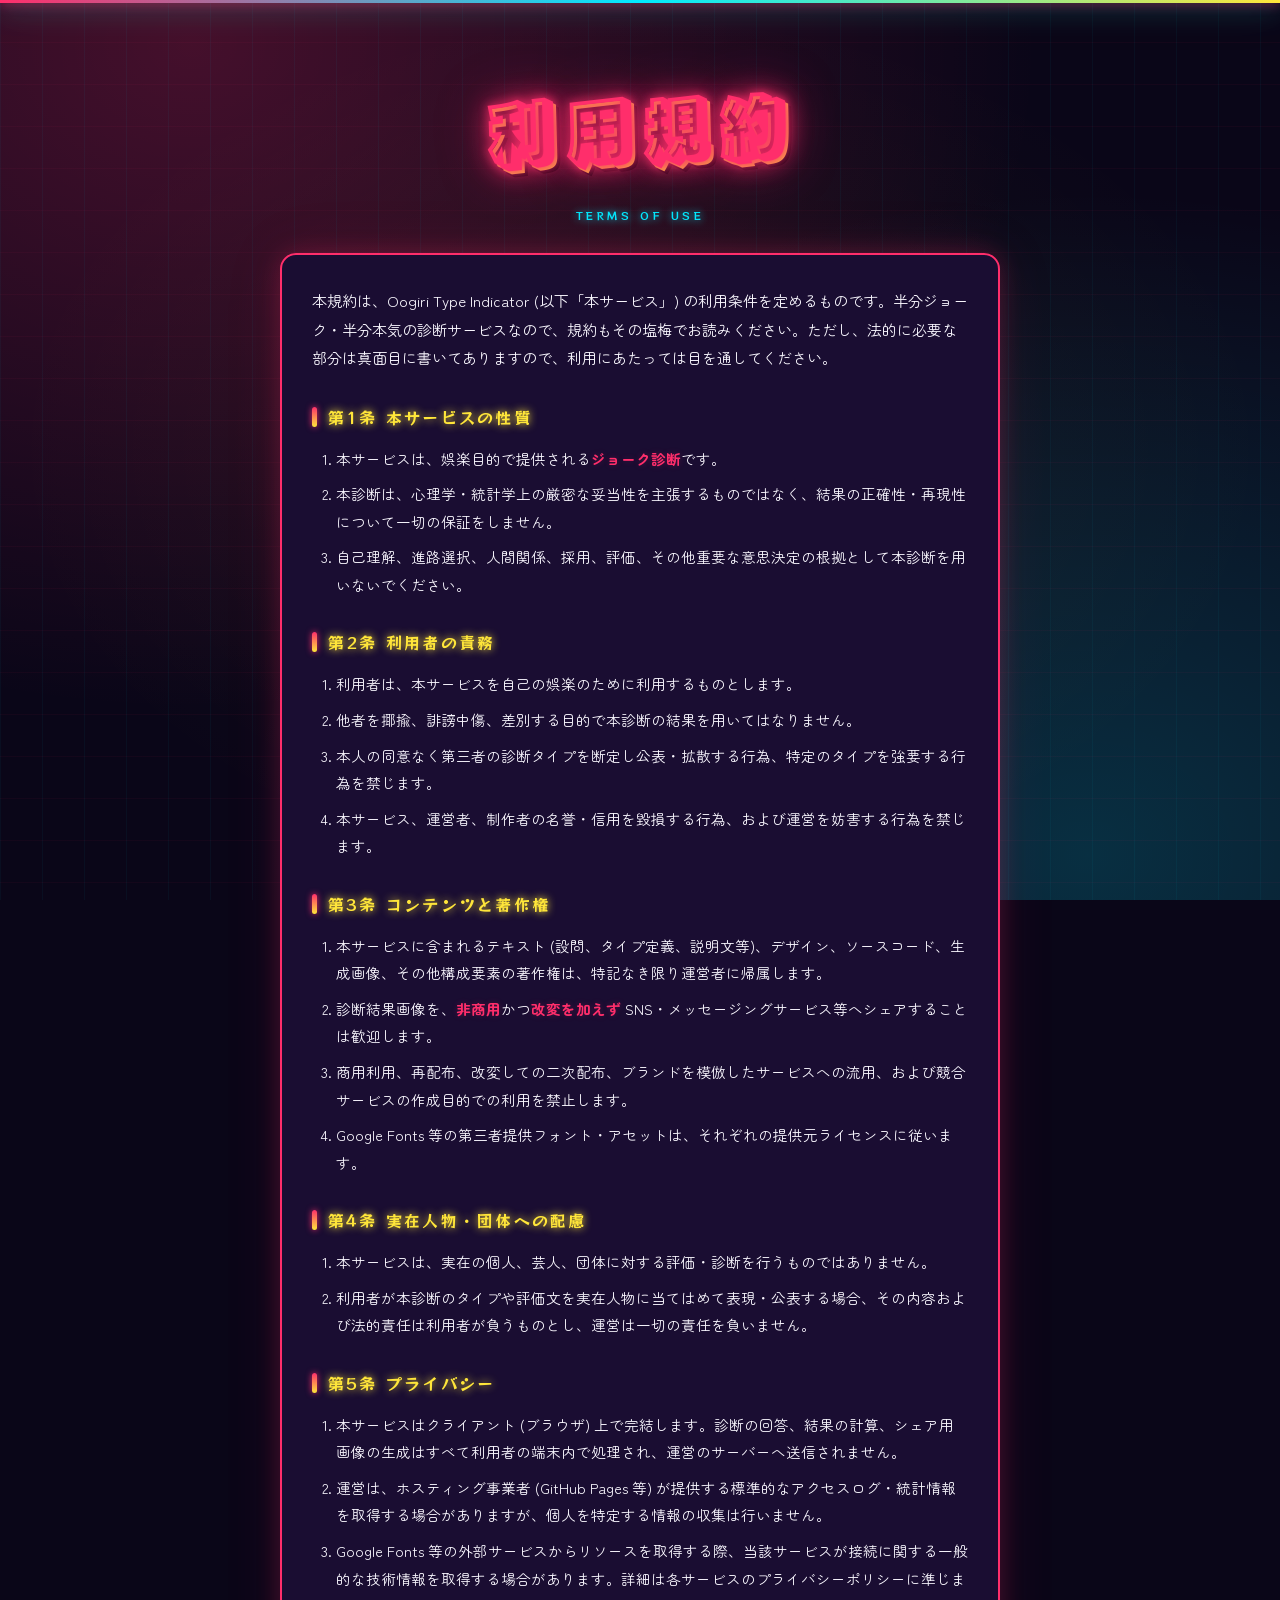
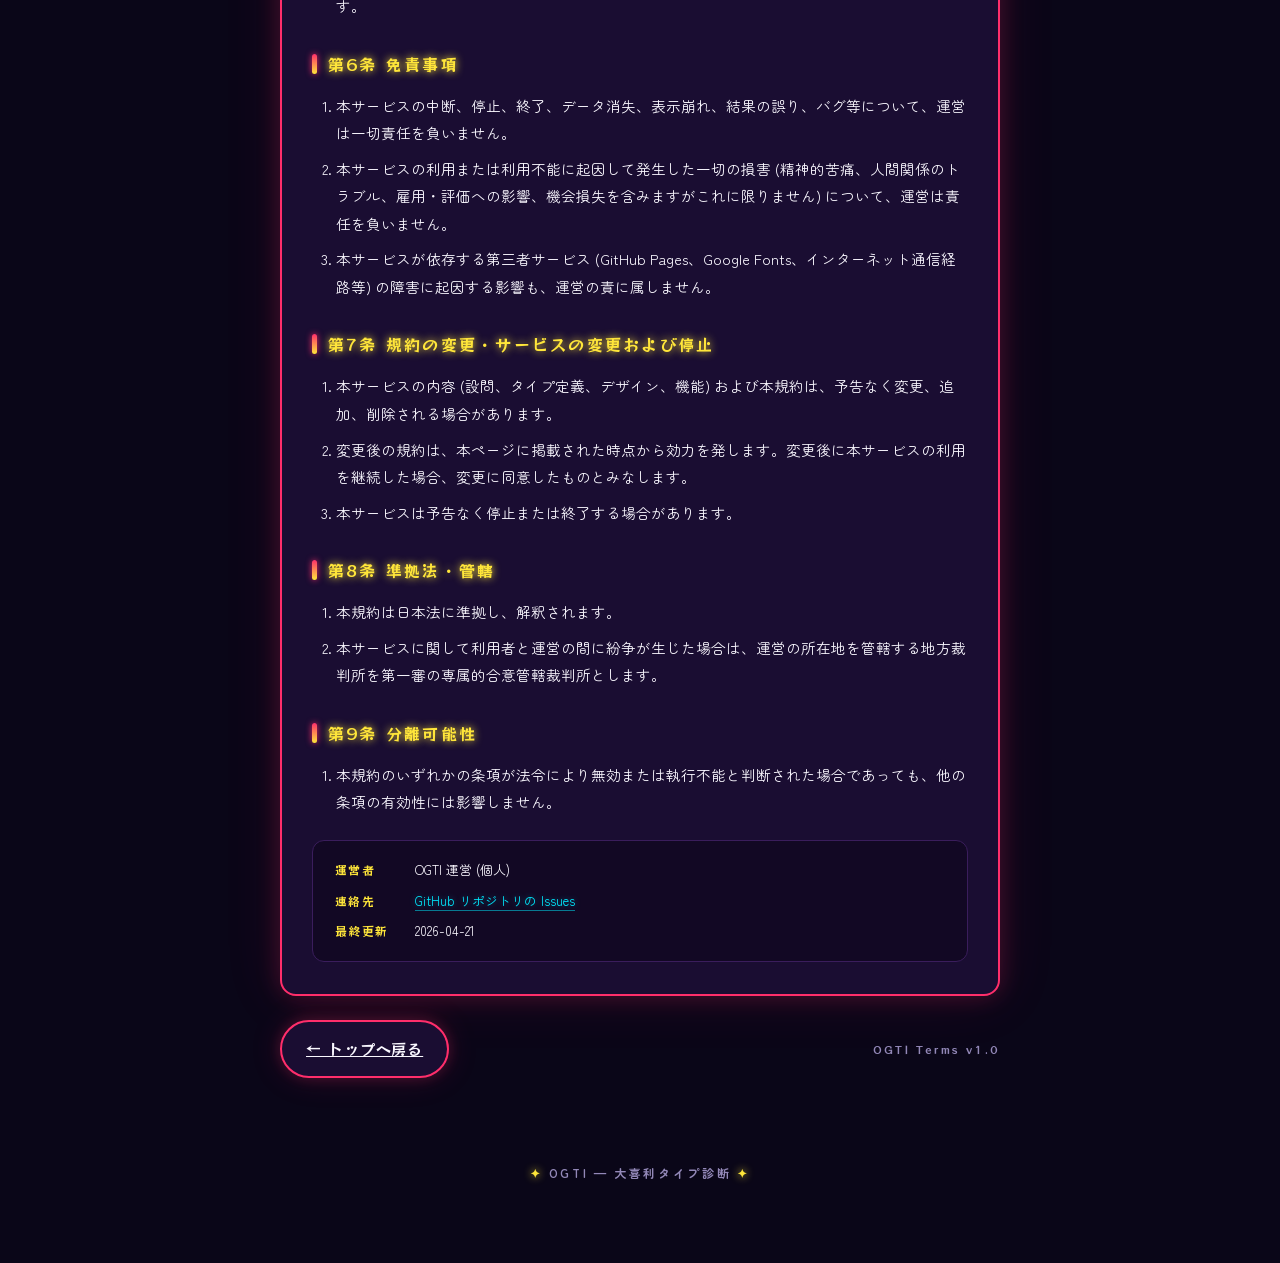
==== terms.html @ d10fc914 "利用規約" ====
<!doctype html>
<html lang="ja">
<head>
  <meta charset="utf-8" />
  <meta name="viewport" content="width=device-width, initial-scale=1" />
  <title>利用規約 — OGTI</title>
  <meta name="description" content="OGTI (Oogiri Type Indicator) の利用規約。娯楽目的のジョーク診断であることと、利用にあたっての条件を記します。" />
  <link rel="preconnect" href="https://fonts.googleapis.com" />
  <link rel="preconnect" href="https://fonts.gstatic.com" crossorigin />
  <link href="https://fonts.googleapis.com/css2?family=Noto+Sans+JP:wght@400;500;700;900&family=Rampart+One&family=RocknRoll+One&family=Zen+Maru+Gothic:wght@400;500;700;900&display=swap" rel="stylesheet" />
  <link rel="stylesheet" href="./styles.css" />
</head>
<body>
  <main class="app app-doc">
    <header class="doc-header">
      <h1 class="doc-title">利用規約</h1>
      <p class="doc-sub">TERMS OF USE</p>
    </header>

    <article class="doc-body">
      <p class="doc-intro">
        本規約は、Oogiri Type Indicator (以下「本サービス」) の利用条件を定めるものです。半分ジョーク・半分本気の診断サービスなので、規約もその塩梅でお読みください。ただし、法的に必要な部分は真面目に書いてありますので、利用にあたっては目を通してください。
      </p>

      <section class="doc-section">
        <h2>第1条 本サービスの性質</h2>
        <ol>
          <li>本サービスは、娯楽目的で提供される<strong>ジョーク診断</strong>です。</li>
          <li>本診断は、心理学・統計学上の厳密な妥当性を主張するものではなく、結果の正確性・再現性について一切の保証をしません。</li>
          <li>自己理解、進路選択、人間関係、採用、評価、その他重要な意思決定の根拠として本診断を用いないでください。</li>
        </ol>
      </section>

      <section class="doc-section">
        <h2>第2条 利用者の責務</h2>
        <ol>
          <li>利用者は、本サービスを自己の娯楽のために利用するものとします。</li>
          <li>他者を揶揄、誹謗中傷、差別する目的で本診断の結果を用いてはなりません。</li>
          <li>本人の同意なく第三者の診断タイプを断定し公表・拡散する行為、特定のタイプを強要する行為を禁じます。</li>
          <li>本サービス、運営者、制作者の名誉・信用を毀損する行為、および運営を妨害する行為を禁じます。</li>
        </ol>
      </section>

      <section class="doc-section">
        <h2>第3条 コンテンツと著作権</h2>
        <ol>
          <li>本サービスに含まれるテキスト (設問、タイプ定義、説明文等)、デザイン、ソースコード、生成画像、その他構成要素の著作権は、特記なき限り運営者に帰属します。</li>
          <li>診断結果画像を、<strong>非商用</strong>かつ<strong>改変を加えず</strong> SNS・メッセージングサービス等へシェアすることは歓迎します。</li>
          <li>商用利用、再配布、改変しての二次配布、ブランドを模倣したサービスへの流用、および競合サービスの作成目的での利用を禁止します。</li>
          <li>Google Fonts 等の第三者提供フォント・アセットは、それぞれの提供元ライセンスに従います。</li>
        </ol>
      </section>

      <section class="doc-section">
        <h2>第4条 実在人物・団体への配慮</h2>
        <ol>
          <li>本サービスは、実在の個人、芸人、団体に対する評価・診断を行うものではありません。</li>
          <li>利用者が本診断のタイプや評価文を実在人物に当てはめて表現・公表する場合、その内容および法的責任は利用者が負うものとし、運営は一切の責任を負いません。</li>
        </ol>
      </section>

      <section class="doc-section">
        <h2>第5条 プライバシー</h2>
        <ol>
          <li>本サービスはクライアント (ブラウザ) 上で完結します。診断の回答、結果の計算、シェア用画像の生成はすべて利用者の端末内で処理され、運営のサーバーへ送信されません。</li>
          <li>運営は、ホスティング事業者 (GitHub Pages 等) が提供する標準的なアクセスログ・統計情報を取得する場合がありますが、個人を特定する情報の収集は行いません。</li>
          <li>Google Fonts 等の外部サービスからリソースを取得する際、当該サービスが接続に関する一般的な技術情報を取得する場合があります。詳細は各サービスのプライバシーポリシーに準じます。</li>
        </ol>
      </section>

      <section class="doc-section">
        <h2>第6条 免責事項</h2>
        <ol>
          <li>本サービスの中断、停止、終了、データ消失、表示崩れ、結果の誤り、バグ等について、運営は一切責任を負いません。</li>
          <li>本サービスの利用または利用不能に起因して発生した一切の損害 (精神的苦痛、人間関係のトラブル、雇用・評価への影響、機会損失を含みますがこれに限りません) について、運営は責任を負いません。</li>
          <li>本サービスが依存する第三者サービス (GitHub Pages、Google Fonts、インターネット通信経路等) の障害に起因する影響も、運営の責に属しません。</li>
        </ol>
      </section>

      <section class="doc-section">
        <h2>第7条 規約の変更・サービスの変更および停止</h2>
        <ol>
          <li>本サービスの内容 (設問、タイプ定義、デザイン、機能) および本規約は、予告なく変更、追加、削除される場合があります。</li>
          <li>変更後の規約は、本ページに掲載された時点から効力を発します。変更後に本サービスの利用を継続した場合、変更に同意したものとみなします。</li>
          <li>本サービスは予告なく停止または終了する場合があります。</li>
        </ol>
      </section>

      <section class="doc-section">
        <h2>第8条 準拠法・管轄</h2>
        <ol>
          <li>本規約は日本法に準拠し、解釈されます。</li>
          <li>本サービスに関して利用者と運営の間に紛争が生じた場合は、運営の所在地を管轄する地方裁判所を第一審の専属的合意管轄裁判所とします。</li>
        </ol>
      </section>

      <section class="doc-section">
        <h2>第9条 分離可能性</h2>
        <ol>
          <li>本規約のいずれかの条項が法令により無効または執行不能と判断された場合であっても、他の条項の有効性には影響しません。</li>
        </ol>
      </section>

      <dl class="doc-meta">
        <div><dt>運営者</dt><dd>OGTI 運営 (個人)</dd></div>
        <div><dt>連絡先</dt><dd><a href="https://github.com/carrot-launcher/ogti/issues" target="_blank" rel="noopener noreferrer">GitHub リポジトリの Issues</a></dd></div>
        <div><dt>最終更新</dt><dd>2026-04-21</dd></div>
      </dl>
    </article>

    <div class="doc-footer">
      <a href="./" class="btn">← トップへ戻る</a>
      <p class="doc-version">OGTI Terms v1.0</p>
    </div>

    <footer class="site-foot">OGTI — 大喜利タイプ診断</footer>
  </main>
</body>
</html>
---- styles.css ----
:root {
  --bg: #0a0618;
  --bg-alt: #140828;
  --panel: #1a0d32;
  --panel-alt: #241248;
  --text: #faf8ff;
  --muted: #9388b8;
  --line: #3a1d5c;
  --accent: #ff2e6b;
  --accent-deep: #c91550;
  --accent-soft: rgba(255, 46, 107, 0.22);
  --gold: #ffe63a;
  --gold-deep: #b89608;
  --ink: #05010f;
  --frame: #ff2e6b;
  --frame-cyan: #00eaff;
  --pop: #ff66b3;
  --pole-left: #ff1a6b;
  --pole-right: #00eaff;
  --pole-A: var(--pole-left);
  --pole-U: var(--pole-left);
  --pole-P: var(--pole-left);
  --pole-T: var(--pole-left);
  --pole-E: var(--pole-right);
  --pole-R: var(--pole-right);
  --pole-I: var(--pole-right);
  --pole-D: var(--pole-right);
  --radius: 16px;
  --radius-lg: 24px;
  --display: 'Rampart One', 'Noto Sans JP', sans-serif;
  --chunky: 'RocknRoll One', 'Noto Sans JP', sans-serif;
  --body: 'Zen Maru Gothic', 'Noto Sans JP', -apple-system, sans-serif;
}

* { box-sizing: border-box; }

html, body {
  margin: 0;
  padding: 0;
  font-family: var(--body);
  color: var(--text);
  line-height: 1.75;
  background:
    radial-gradient(ellipse at 15% 5%, rgba(255, 46, 107, 0.24), transparent 55%),
    radial-gradient(ellipse at 85% 95%, rgba(0, 234, 255, 0.18), transparent 55%),
    radial-gradient(ellipse at 50% 50%, rgba(255, 230, 58, 0.05), transparent 70%),
    var(--bg);
  background-attachment: fixed;
  -webkit-font-smoothing: antialiased;
  position: relative;
  min-height: 100vh; /* fallback for older browsers */
  min-height: 100dvh;
}
body::before {
  content: '';
  position: fixed;
  inset: 0;
  background-image:
    linear-gradient(rgba(255, 46, 107, 0.045) 1px, transparent 1px),
    linear-gradient(90deg, rgba(0, 234, 255, 0.045) 1px, transparent 1px);
  background-size: 42px 42px;
  pointer-events: none;
  z-index: 0;
}
body::after {
  content: '';
  position: fixed;
  top: 0; left: 0; right: 0;
  height: 3px;
  background: linear-gradient(90deg, var(--accent) 0%, var(--pole-right) 50%, var(--gold) 100%);
  pointer-events: none;
  z-index: 100;
  box-shadow:
    0 0 12px var(--accent),
    0 0 28px var(--pole-right),
    0 0 48px rgba(255, 230, 58, 0.4);
}

.app {
  max-width: 720px;
  margin: 0 auto;
  padding: 56px 20px 80px;
  min-height: 100vh; /* fallback */
  min-height: 100dvh;
  position: relative;
  z-index: 1;
  display: flex;
  flex-direction: column;
  justify-content: center;
}

.screen { display: none; }
.screen.active { display: block; animation: slideIn 0.45s cubic-bezier(0.22, 1, 0.36, 1); }
@keyframes slideIn {
  from { opacity: 0; transform: translateY(18px) scale(0.98); }
  to { opacity: 1; transform: translateY(0) scale(1); }
}

/* ---------- Landing ---------- */

.brand {
  text-align: center;
  margin: 12px 0 40px;
  position: relative;
}
.brand-title {
  font-family: var(--display);
  font-weight: 400;
  font-size: clamp(64px, 14vw, 120px);
  letter-spacing: 0.04em;
  line-height: 0.95;
  margin: 0;
  color: var(--accent);
  text-shadow:
    0 0 8px var(--accent),
    0 0 24px var(--accent),
    0 0 48px var(--accent-deep),
    3px 3px 0 var(--gold),
    6px 6px 0 var(--ink);
  transform: rotate(-2deg);
  display: inline-block;
  animation: wobbleIn 0.7s cubic-bezier(0.22, 1.4, 0.36, 1);
}
@keyframes wobbleIn {
  0% { opacity: 0; transform: rotate(-10deg) scale(0.6); }
  60% { transform: rotate(2deg) scale(1.05); }
  100% { opacity: 1; transform: rotate(-2deg) scale(1); }
}
.brand-title .accent {
  color: var(--gold);
  text-shadow:
    0 0 8px var(--gold),
    0 0 24px var(--gold),
    3px 3px 0 var(--accent),
    6px 6px 0 var(--ink);
}
.brand-sub {
  font-family: var(--chunky);
  font-size: 12px;
  color: var(--pole-right);
  letter-spacing: 0.35em;
  margin: 18px 0 0;
  font-weight: 400;
  display: flex;
  align-items: center;
  justify-content: center;
  gap: 14px;
  text-shadow: 0 0 10px var(--pole-right);
}
.brand-sub::before,
.brand-sub::after {
  content: '';
  display: inline-block;
  width: 32px;
  height: 2px;
  background: linear-gradient(90deg, transparent, var(--pole-right), var(--accent));
  box-shadow: 0 0 8px var(--pole-right);
}
.brand-sub::after {
  background: linear-gradient(90deg, var(--accent), var(--pole-right), transparent);
}

.lead {
  background: var(--panel);
  border: 2.5px solid var(--frame);
  border-radius: var(--radius);
  padding: 30px 28px;
  box-shadow:
    0 0 24px var(--accent-soft),
    0 0 60px rgba(255, 46, 107, 0.12),
    4px 4px 0 rgba(255, 46, 107, 0.25);
  margin-bottom: 36px;
  position: relative;
}
.lead::before,
.lead::after {
  content: '';
  position: absolute;
  top: -14px;
  width: 28px; height: 28px;
  border: 2.5px solid var(--frame);
  border-radius: 50%;
  z-index: 2;
}
.lead::before {
  left: 24px;
  background: var(--gold);
  box-shadow: 0 0 12px var(--gold), 0 0 24px rgba(255, 230, 58, 0.5);
}
.lead::after {
  left: 60px;
  background: var(--accent);
  box-shadow: 0 0 12px var(--accent), 0 0 24px rgba(255, 46, 107, 0.5);
}

.lead p { margin: 0 0 14px; font-size: 15px; }
.lead p strong {
  color: var(--accent);
  font-weight: 700;
  text-shadow: 0 0 10px var(--accent-soft);
}
.lead p:last-child { margin-bottom: 0; }

.axes-heading {
  display: flex;
  align-items: center;
  justify-content: center;
  gap: 14px;
  margin: 26px 0 14px;
  font-family: var(--chunky);
  font-size: 13px;
  letter-spacing: 0.22em;
  color: var(--gold);
  text-shadow: 0 0 8px var(--gold), 0 0 18px rgba(255, 230, 58, 0.3);
}
.axes-heading::before,
.axes-heading::after {
  content: '';
  flex: 1;
  height: 1px;
  max-width: 72px;
  background: linear-gradient(90deg, transparent, var(--gold), transparent);
  box-shadow: 0 0 6px var(--gold);
}

.axes-intro {
  list-style: none;
  padding: 0;
  margin: 0;
  display: grid;
  gap: 20px;
}
.axes-intro li {
  display: grid;
  grid-template-columns: minmax(0, 1fr) auto minmax(0, 1fr);
  align-items: center;
  gap: 0 clamp(6px, 1.1vw, 8px);
  padding: 0;
  background: transparent;
  border: none;
  font-size: 14px;
  position: relative;
}
.axes-intro li > span[data-pole] {
  display: grid;
  grid-template-columns: 1fr 1fr;
  align-items: center;
  gap: clamp(6px, 1.1vw, 8px);
  background: color-mix(in srgb, var(--pole-color) 18%, var(--panel));
  border: 2px solid var(--pole-color);
  border-radius: 10px;
  padding: clamp(8px, 1.5vw, 12px) clamp(10px, 2vw, 16px);
  font-family: var(--chunky);
  color: var(--pole-color);
  font-weight: 400;
  font-size: clamp(12px, 2.2vw, 17px);
  width: 100%;
  box-shadow:
    0 0 14px color-mix(in srgb, var(--pole-color) 50%, transparent),
    inset 0 0 20px color-mix(in srgb, var(--pole-color) 12%, transparent);
  letter-spacing: 0.02em;
  white-space: nowrap;
  text-shadow: 0 0 10px color-mix(in srgb, var(--pole-color) 60%, transparent);
}
.axes-intro li > span[data-pole] .pole-name {
  justify-self: start;
}
.axes-intro li > span[data-pole="A"] { --pole-color: var(--pole-A); }
.axes-intro li > span[data-pole="E"] { --pole-color: var(--pole-E); }
.axes-intro li > span[data-pole="U"] { --pole-color: var(--pole-U); }
.axes-intro li > span[data-pole="R"] { --pole-color: var(--pole-R); }
.axes-intro li > span[data-pole="P"] { --pole-color: var(--pole-P); }
.axes-intro li > span[data-pole="I"] { --pole-color: var(--pole-I); }
.axes-intro li > span[data-pole="T"] { --pole-color: var(--pole-T); }
.axes-intro li > span[data-pole="D"] { --pole-color: var(--pole-D); }
.axes-intro li > span[data-pole] small {
  color: var(--pole-color);
  opacity: 0.95;
  justify-self: end;
  align-self: end;
  padding-bottom: 3px;
  font-size: clamp(13px, 2.4vw, 18px);
  text-shadow: 0 0 8px color-mix(in srgb, var(--pole-color) 50%, transparent);
}
.init {
  font-family: var(--display);
  font-size: clamp(18px, 3.4vw, 34px);
  line-height: 1;
  padding: 0 2px 1px 0;
  margin-right: -1px;
  letter-spacing: 0.02em;
  vertical-align: -2px;
}
.pole-name { line-height: 1; }
.axes-intro small {
  font-family: var(--body);
  font-weight: 700;
  color: var(--muted);
  font-size: clamp(13px, 1.9vw, 14px);
  letter-spacing: 0;
  margin: 0;
}
.axes-intro .vs {
  display: inline-flex;
  align-items: center;
  justify-content: center;
  gap: clamp(4px, 1.3vw, 10px);
  padding: clamp(6px, 1.2vw, 9px) clamp(14px, 3.2vw, 24px) clamp(5px, 1vw, 8px);
  min-width: clamp(80px, 24vw, 180px);
  background:
    linear-gradient(180deg,
      rgba(52, 28, 96, 0.92) 0%,
      rgba(26, 13, 50, 0.96) 50%,
      rgba(52, 28, 96, 0.92) 100%);
  color: var(--gold);
  justify-self: center;
  align-self: center;
  clip-path: polygon(
    0% 50%,
    14px 0%,
    calc(100% - 14px) 0%,
    100% 50%,
    calc(100% - 14px) 100%,
    14px 100%
  );
  filter:
    drop-shadow(0 0 4px var(--gold))
    drop-shadow(0 0 14px var(--gold))
    drop-shadow(0 0 32px rgba(255, 230, 58, 0.55))
    drop-shadow(0 0 60px rgba(255, 230, 58, 0.22));
  position: relative;
  z-index: 2;
  margin: 0;
  text-shadow:
    0 0 6px var(--gold),
    0 0 14px var(--gold),
    0 0 28px rgba(255, 230, 58, 0.55);
}
.axes-intro .vs strong {
  font-family: var(--display);
  font-weight: 400;
  font-size: clamp(11px, 2vw, 15px);
  letter-spacing: clamp(0.08em, 0.2vw, 0.14em);
  line-height: 1;
  display: inline-block;
}
.axes-intro .vs small {
  font-family: var(--chunky);
  font-weight: 400;
  font-size: clamp(10px, 1.6vw, 12px);
  color: #fff;
  letter-spacing: clamp(0.04em, 0.16vw, 0.12em);
  margin: 0;
  line-height: 1;
  display: inline-block;
  padding-top: 1px;
  text-shadow: 0 0 6px rgba(255, 255, 255, 0.6);
}
.axes-intro .vs::before,
.axes-intro .vs::after { display: none; }

/* ---------- Buttons ---------- */

.btn {
  appearance: none;
  border: 2.5px solid var(--frame);
  background: var(--panel);
  color: var(--text);
  padding: 14px 24px;
  border-radius: 999px;
  font-size: 15px;
  font-weight: 400;
  font-family: var(--chunky);
  letter-spacing: 0.06em;
  cursor: pointer;
  box-shadow:
    0 0 14px var(--accent-soft),
    0 0 32px rgba(255, 46, 107, 0.15);
  transition: transform 0.12s ease, box-shadow 0.12s ease, background 0.15s ease, border-color 0.15s ease;
}
.btn:hover {
  background: var(--panel-alt);
  transform: translate(-1px, -1px);
  box-shadow:
    0 0 20px var(--accent),
    0 0 44px rgba(255, 46, 107, 0.35);
}
.btn:active {
  transform: translate(1px, 1px);
  box-shadow: 0 0 6px var(--accent);
}
.btn:disabled {
  opacity: 0.3;
  cursor: not-allowed;
  transform: none;
  box-shadow: 0 0 6px rgba(255, 46, 107, 0.2);
}

.btn-primary {
  background: var(--accent);
  color: #fff;
  border-color: var(--gold);
  padding: 18px 40px;
  font-size: 17px;
  letter-spacing: 0.14em;
  text-shadow: 0 0 10px #fff, 0 0 20px var(--gold);
  box-shadow:
    0 0 20px var(--accent),
    0 0 48px rgba(255, 46, 107, 0.55),
    inset 0 0 20px rgba(255, 230, 58, 0.15);
}
.btn-primary:hover {
  background: #ff4080;
  box-shadow:
    0 0 28px var(--accent),
    0 0 64px rgba(255, 46, 107, 0.7),
    inset 0 0 24px rgba(255, 230, 58, 0.22);
}

.btn-row {
  display: flex;
  gap: 18px;
  justify-content: center;
  margin-top: 36px;
  flex-wrap: wrap;
}

/* ---------- Quiz ---------- */

.progress {
  display: flex;
  align-items: center;
  gap: 16px;
  margin-bottom: 28px;
}
#progress-text {
  font-family: var(--chunky);
  font-size: 18px;
  color: var(--gold);
  letter-spacing: 0.08em;
  white-space: nowrap;
  text-shadow: 0 0 10px var(--gold);
}
.progress-track {
  flex: 1;
  height: 12px;
  background: var(--panel);
  border: 2px solid var(--frame);
  border-radius: 99px;
  overflow: hidden;
  box-shadow:
    0 0 12px var(--accent-soft),
    inset 0 0 8px rgba(0, 0, 0, 0.4);
}
.progress-fill {
  height: 100%;
  background: linear-gradient(90deg, var(--gold), var(--accent) 55%, var(--pole-right));
  transition: width 0.5s cubic-bezier(0.22, 1, 0.36, 1);
  box-shadow:
    0 0 14px var(--accent),
    0 0 28px rgba(255, 46, 107, 0.5);
}

.question {
  background: var(--panel);
  border: 2.5px solid var(--frame);
  border-radius: var(--radius);
  padding: 40px 30px 32px;
  box-shadow:
    0 0 24px var(--accent-soft),
    0 0 60px rgba(255, 46, 107, 0.10);
  margin-bottom: 28px;
  position: relative;
}
.question::before {
  content: 'お題';
  position: absolute;
  top: -16px; left: 28px;
  background: var(--ink);
  color: var(--gold);
  font-family: var(--chunky);
  padding: 5px 16px;
  border-radius: 99px;
  font-size: 12px;
  letter-spacing: 0.2em;
  border: 1.5px solid var(--gold);
  box-shadow: 0 0 14px var(--gold), 0 0 28px rgba(255, 230, 58, 0.4);
  text-shadow: 0 0 8px var(--gold);
}
.question-prompt {
  font-family: var(--chunky);
  font-size: 19px;
  font-weight: 400;
  line-height: 1.75;
  margin: 0 0 28px;
  color: var(--text);
}

.choices { display: grid; gap: 26px; }

.choice-pair {
  display: grid;
  grid-template-columns: 1fr 1fr;
  gap: 16px;
}
.choice-display {
  background: var(--panel-alt);
  border: 2px solid var(--frame);
  border-radius: 14px;
  padding: 18px 18px;
  display: flex;
  gap: 12px;
  align-items: flex-start;
  font-size: 15px;
  line-height: 1.7;
  color: var(--text);
  box-shadow: 0 0 16px var(--accent-soft);
  position: relative;
}
.choice-display.choice-a {
  transform: rotate(-0.6deg);
  border-color: var(--accent);
  box-shadow: 0 0 16px rgba(255, 46, 107, 0.28);
}
.choice-display.choice-b {
  transform: rotate(0.6deg);
  border-color: var(--pole-right);
  box-shadow: 0 0 16px rgba(0, 234, 255, 0.28);
}
.choice-display .choice-label {
  flex: 0 0 auto;
  width: 34px;
  height: 34px;
  border-radius: 50%;
  background: var(--ink);
  color: var(--gold);
  display: inline-flex;
  align-items: center;
  justify-content: center;
  font-family: var(--display);
  font-size: 16px;
  border: 2px solid var(--accent);
  box-shadow: 0 0 12px var(--accent), inset 0 0 8px rgba(255, 230, 58, 0.3);
  text-shadow: 0 0 8px var(--gold);
}
.choice-display.choice-b .choice-label {
  background: var(--ink);
  color: var(--pole-right);
  border-color: var(--pole-right);
  box-shadow: 0 0 12px var(--pole-right), inset 0 0 8px rgba(0, 234, 255, 0.3);
  text-shadow: 0 0 8px var(--pole-right);
}
.choice-display .choice-text { flex: 1; font-weight: 500; }

.likert-caption {
  display: flex;
  justify-content: space-between;
  font-family: var(--chunky);
  font-size: 12px;
  color: var(--text);
  letter-spacing: 0.14em;
  margin-top: 14px;
  padding: 0 4px;
}
.likert-caption span:first-child::before {
  content: '◀ ';
  color: var(--accent);
  text-shadow: 0 0 6px var(--accent);
}
.likert-caption span:last-child::after {
  content: ' ▶';
  color: var(--pole-right);
  text-shadow: 0 0 6px var(--pole-right);
}
.likert-buttons {
  display: grid;
  grid-template-columns: repeat(6, 1fr);
  gap: 8px;
}
.likert-btn {
  appearance: none;
  background: var(--panel);
  border: 2px solid var(--line);
  border-radius: 12px;
  padding: 13px 4px 11px;
  font-family: var(--chunky);
  font-size: 11px;
  color: var(--muted);
  cursor: pointer;
  display: flex;
  flex-direction: column;
  align-items: center;
  justify-content: flex-end;
  gap: 8px;
  letter-spacing: 0.04em;
  box-shadow: 0 0 6px rgba(0, 0, 0, 0.4);
  transition: transform 0.12s ease, box-shadow 0.12s ease, background 0.15s ease, color 0.15s ease, border-color 0.15s ease;
}
.likert-btn .likert-dot {
  display: inline-block;
  width: 12px;
  height: 12px;
  border-radius: 50%;
  background: var(--line);
  border: 2px solid var(--muted);
  transition: background 0.15s ease, border-color 0.15s ease, box-shadow 0.15s ease;
}
.likert-btn[data-value="-1.9"] .likert-dot,
.likert-btn[data-value="1.9"] .likert-dot {
  width: 16px;
  height: 16px;
}
.likert-btn[data-value="-2.9"] .likert-dot,
.likert-btn[data-value="2.9"] .likert-dot {
  width: 20px;
  height: 20px;
}
.likert-btn.is-hover,
.likert-btn:focus-visible {
  background: var(--panel-alt);
  color: var(--text);
  border-color: var(--gold);
  transform: translate(-1px, -1px);
  box-shadow: 0 0 14px var(--gold), 0 0 28px rgba(255, 230, 58, 0.3);
  outline: none;
}
.likert-btn.is-hover .likert-dot,
.likert-btn:focus-visible .likert-dot {
  background: var(--gold);
  border-color: var(--gold);
  box-shadow: 0 0 8px var(--gold);
}
.likert-btn:active {
  transform: translate(1px, 1px);
  box-shadow: 0 0 6px var(--gold);
}
/* 選択時の色は極 (A=赤/B=青)、濃度は強度 (強3ほど濃く) */
.likert-btn { --selection-color: var(--accent); --selection-alpha: 100%; }
.likert-btn.likert-a { --selection-color: var(--pole-left); }
.likert-btn.likert-b { --selection-color: var(--pole-right); }
.likert-btn[data-value="-0.9"],
.likert-btn[data-value="0.9"]  { --selection-alpha: 55%; }
.likert-btn[data-value="-1.9"],
.likert-btn[data-value="1.9"]  { --selection-alpha: 78%; }
.likert-btn[data-value="-2.9"],
.likert-btn[data-value="2.9"]  { --selection-alpha: 100%; }

.likert-btn.selected {
  background: color-mix(in srgb, var(--selection-color) var(--selection-alpha), var(--panel));
  color: #fff;
  border-color: var(--gold);
  text-shadow: 0 0 6px #fff;
  box-shadow:
    0 0 18px var(--selection-color),
    0 0 36px color-mix(in srgb, var(--selection-color) 45%, transparent);
}
.likert-btn.selected .likert-dot {
  background: var(--gold);
  border-color: #fff;
  box-shadow: 0 0 8px var(--gold);
}

.quiz-nav {
  display: flex;
  justify-content: flex-start;
  margin-top: 4px;
}

/* ---------- Result ---------- */

.result-card {
  --group-color: var(--accent);
  --group-color-deep: var(--accent-deep);
  background:
    repeating-linear-gradient(45deg, transparent 0 22px, rgba(255, 255, 255, 0.03) 22px 44px),
    var(--panel);
  border: 3px solid var(--group-color);
  border-radius: var(--radius-lg);
  padding: 52px 28px 40px;
  box-shadow:
    0 0 32px var(--group-color),
    0 0 72px color-mix(in srgb, var(--group-color) 40%, transparent),
    0 0 140px color-mix(in srgb, var(--group-color) 20%, transparent);
  text-align: center;
  margin-bottom: 36px;
  position: relative;
  overflow: hidden;
}
.result-card[data-group="AU"] { --group-color: #ff2e8c; --group-color-deep: #c01860; }
.result-card[data-group="AR"] { --group-color: #ff7a1a; --group-color-deep: #c95200; }
.result-card[data-group="EU"] { --group-color: #a44dff; --group-color-deep: #6a1fb8; }
.result-card[data-group="ER"] { --group-color: #00c8ff; --group-color-deep: #008fb8; }

.type-watermark {
  position: absolute;
  top: 50%;
  left: 50%;
  transform: translate(-50%, -59%);
  font-family: var(--display);
  font-size: clamp(340px, 54vw, 560px);
  line-height: 0.85;
  color: var(--group-color);
  opacity: 0.14;
  pointer-events: none;
  z-index: 0;
  text-shadow: 0 0 60px var(--group-color);
  user-select: none;
}
.type-symbol {
  position: absolute;
  top: 18px;
  right: 18px;
  width: 76px;
  height: 76px;
  border: 3px double var(--group-color);
  color: var(--group-color);
  background: color-mix(in srgb, var(--group-color) 12%, var(--panel));
  border-radius: 50%;
  display: flex;
  align-items: center;
  justify-content: center;
  font-family: var(--display);
  font-size: 38px;
  transform: rotate(-10deg);
  letter-spacing: 0;
  box-shadow:
    0 0 18px var(--group-color),
    inset 0 0 12px color-mix(in srgb, var(--group-color) 30%, transparent);
  text-shadow: 0 0 12px var(--group-color);
  z-index: 2;
}
.result-card > p,
.result-card > h2 {
  position: relative;
  z-index: 1;
}
.result-code {
  font-family: var(--display);
  font-size: clamp(84px, 18vw, 148px);
  font-weight: 400;
  letter-spacing: 0.06em;
  color: var(--group-color, var(--accent));
  margin: 0 0 10px;
  line-height: 0.95;
  text-shadow:
    0 0 10px var(--group-color, var(--accent)),
    0 0 28px var(--group-color, var(--accent)),
    0 0 56px var(--group-color, var(--accent)),
    4px 4px 0 var(--gold),
    8px 8px 0 var(--ink);
  animation: popIn 0.9s cubic-bezier(0.22, 1.6, 0.36, 1);
}
@keyframes popIn {
  0% { opacity: 0; transform: scale(0.3) rotate(-10deg); }
  60% { transform: scale(1.1) rotate(3deg); }
  100% { opacity: 1; transform: scale(1) rotate(0); }
}
.result-name {
  font-family: var(--chunky);
  font-size: 34px;
  font-weight: 400;
  margin: 18px 0 10px;
  color: var(--gold);
  letter-spacing: 0.04em;
  text-shadow: 0 0 12px var(--gold), 0 0 24px rgba(255, 230, 58, 0.4);
}
.result-group {
  display: flex;
  flex-direction: column;
  gap: 6px;
  align-items: center;
  font-family: var(--chunky);
  font-size: 13px;
  letter-spacing: 0.22em;
  margin: 10px 0 4px;
  position: relative;
  z-index: 1;
}
.result-group .group-line {
  display: inline-flex;
  align-items: center;
  gap: 14px;
}
.result-group .group-deriv {
  font-family: var(--display);
  color: var(--gold);
  font-size: 13px;
  letter-spacing: 0.08em;
  text-shadow: 0 0 8px var(--gold);
  opacity: 0.9;
}
.result-group .group-deriv .op {
  color: var(--muted);
  padding: 0 2px;
  font-size: 11px;
  opacity: 0.7;
  text-shadow: none;
}
.result-group .group-line.primary .group-name {
  color: var(--group-color, var(--accent));
  text-shadow: 0 0 12px var(--group-color, var(--accent));
}
.result-group .group-line.secondary .group-name {
  color: var(--text);
  opacity: 0.72;
  font-size: 12px;
  text-shadow: 0 0 6px rgba(255, 255, 255, 0.4);
}
.result-tagline {
  font-size: 15px;
  color: var(--muted);
  margin: 0;
  font-weight: 500;
  line-height: 1.8;
  max-width: 480px;
  margin-left: auto;
  margin-right: auto;
  position: relative;
  z-index: 1;
}

.result-section {
  background: var(--panel);
  border: 2px solid var(--frame);
  border-radius: var(--radius);
  padding: 26px 28px;
  margin-bottom: 20px;
  box-shadow: 0 0 18px var(--accent-soft);
}
.result-section h3 {
  font-family: var(--chunky);
  font-size: 16px;
  letter-spacing: 0.1em;
  color: var(--gold);
  margin: 0 0 16px;
  font-weight: 400;
  padding-left: 18px;
  position: relative;
  text-shadow: 0 0 8px var(--gold);
}
.result-section h3::before {
  content: '';
  position: absolute;
  left: 0; top: 3px; bottom: 3px;
  width: 7px;
  background: linear-gradient(var(--accent), var(--gold));
  border-radius: 99px;
  box-shadow: 0 0 8px var(--accent);
}
.result-section p { margin: 0; font-size: 15px; line-height: 1.95; color: var(--text); }

.axis-row { margin-bottom: 28px; }
.axis-row:last-child { margin-bottom: 0; }
.axis-title {
  display: inline-flex;
  align-items: center;
  gap: clamp(5px, 1vw, 8px);
  font-family: var(--chunky);
  font-size: clamp(10px, 1.6vw, 12px);
  letter-spacing: clamp(0.08em, 0.22vw, 0.16em);
  color: var(--gold);
  opacity: 0.9;
  white-space: nowrap;
}
.axis-title strong {
  font-family: var(--display);
  font-size: clamp(11px, 2vw, 15px);
  letter-spacing: clamp(0.06em, 0.15vw, 0.1em);
  color: var(--gold);
  text-shadow: 0 0 10px var(--gold), 0 0 22px rgba(255, 230, 58, 0.35);
}
.axis-row[data-winner="A"] { --pole-color: var(--pole-A); }
.axis-row[data-winner="E"] { --pole-color: var(--pole-E); }
.axis-row[data-winner="U"] { --pole-color: var(--pole-U); }
.axis-row[data-winner="R"] { --pole-color: var(--pole-R); }
.axis-row[data-winner="P"] { --pole-color: var(--pole-P); }
.axis-row[data-winner="I"] { --pole-color: var(--pole-I); }
.axis-row[data-winner="T"] { --pole-color: var(--pole-T); }
.axis-row[data-winner="D"] { --pole-color: var(--pole-D); }
.axis-labels {
  display: grid;
  grid-template-columns: minmax(0, 1fr) auto minmax(0, 1fr);
  align-items: center;
  gap: 0 clamp(6px, 1.2vw, 10px);
  font-size: 13px;
  color: var(--muted);
  margin-bottom: 10px;
  font-weight: 600;
}
.axis-pole {
  display: inline-flex;
  align-items: center;
  gap: clamp(4px, 0.8vw, 6px);
  font-family: var(--chunky);
  font-size: clamp(12px, 2.2vw, 17px);
  font-weight: 400;
  white-space: nowrap;
}
.axis-labels > .axis-pole:first-child { justify-self: start; }
.axis-labels > .axis-title { justify-self: center; }
.axis-labels > .axis-pole:last-child { justify-self: end; }
.axis-labels small {
  font-family: var(--body);
  font-size: clamp(13px, 2.4vw, 18px);
  font-weight: 700;
  color: var(--muted);
  letter-spacing: 0;
  margin: 0;
}
.axis-pole.picked {
  color: var(--pole-color, var(--accent));
  text-shadow: 0 0 10px color-mix(in srgb, var(--pole-color, var(--accent)) 60%, transparent);
}
.axis-pole.picked small {
  color: var(--pole-color, var(--accent));
  opacity: 0.9;
}
.axis-bar {
  height: 14px;
  background: var(--ink);
  border: 2px solid var(--frame);
  border-radius: 99px;
  position: relative;
  overflow: hidden;
  box-shadow: inset 0 0 8px rgba(0, 0, 0, 0.6), 0 0 12px var(--accent-soft);
}
.axis-center {
  position: absolute;
  top: 0; bottom: 0;
  left: 50%;
  width: 2px;
  background: var(--gold);
  transform: translateX(-1px);
  z-index: 2;
  opacity: 0.8;
  box-shadow: 0 0 4px var(--gold);
}
.axis-fill {
  position: absolute;
  top: 0; bottom: 0;
  transition: width 0.9s cubic-bezier(0.22, 1, 0.36, 1);
  box-shadow: 0 0 14px var(--pole-color, var(--accent));
}
.axis-fill.axis-fill-left {
  right: 50%;
  border-radius: 99px 0 0 99px;
  background: linear-gradient(90deg, var(--pole-color, var(--accent)), var(--gold));
}
.axis-fill.axis-fill-right {
  left: 50%;
  border-radius: 0 99px 99px 0;
  background: linear-gradient(90deg, var(--gold), var(--pole-color, var(--accent)));
}
.axis-caption {
  font-family: var(--chunky);
  font-size: 13px;
  color: var(--pole-color, var(--accent));
  letter-spacing: 0.06em;
  margin-top: 10px;
  text-align: center;
  text-shadow: 0 0 10px color-mix(in srgb, var(--pole-color, var(--accent)) 55%, transparent);
}
.axis-caption.neutral {
  color: var(--muted);
  text-shadow: none;
}

footer.site-foot {
  text-align: center;
  font-size: 12px;
  color: var(--muted);
  margin-top: 60px;
  letter-spacing: 0.22em;
  font-weight: 600;
}
footer.site-foot::before,
footer.site-foot::after {
  content: ' ✦ ';
  color: var(--gold);
  text-shadow: 0 0 8px var(--gold);
}
.site-foot-links {
  display: inline-block;
  margin-left: 16px;
}
.site-foot-links::before {
  content: '·';
  color: var(--muted);
  margin-right: 16px;
  font-weight: bold;
  letter-spacing: 0;
}
.site-foot-links a {
  color: var(--muted);
  text-decoration: none;
  border-bottom: 1px solid var(--line);
  padding-bottom: 1px;
  transition: color 0.15s ease, border-color 0.15s ease;
}
.site-foot-links a:hover {
  color: var(--gold);
  border-color: var(--gold);
}

/* ---------- Doc page (terms etc.) ---------- */

.app-doc {
  justify-content: flex-start;
  max-width: 760px;
}
.doc-header {
  text-align: center;
  margin: 8px 0 28px;
}
.doc-title {
  font-family: var(--display);
  font-size: clamp(42px, 8vw, 72px);
  color: var(--accent);
  text-shadow:
    0 0 10px var(--accent),
    0 0 24px var(--accent),
    0 0 48px var(--accent-deep),
    3px 3px 0 var(--gold),
    6px 6px 0 var(--ink);
  letter-spacing: 0.08em;
  margin: 0;
  transform: rotate(-1.5deg);
  display: inline-block;
}
.doc-sub {
  font-family: var(--chunky);
  color: var(--pole-right);
  font-size: 11px;
  letter-spacing: 0.32em;
  margin: 16px 0 0;
  text-shadow: 0 0 8px var(--pole-right);
}
.doc-body {
  background: var(--panel);
  border: 2.5px solid var(--frame);
  border-radius: var(--radius);
  padding: 32px 30px;
  box-shadow:
    0 0 24px var(--accent-soft),
    0 0 60px rgba(255, 46, 107, 0.10);
  margin-bottom: 24px;
}
.doc-intro {
  margin: 0 0 30px;
  font-size: 15px;
  line-height: 1.9;
  color: var(--text);
}
.doc-section {
  margin-bottom: 30px;
}
.doc-section:last-of-type {
  margin-bottom: 22px;
}
.doc-section h2 {
  font-family: var(--chunky);
  font-size: 16px;
  color: var(--gold);
  letter-spacing: 0.14em;
  font-weight: 400;
  margin: 0 0 14px;
  padding-left: 16px;
  position: relative;
  text-shadow: 0 0 8px var(--gold);
}
.doc-section h2::before {
  content: '';
  position: absolute;
  left: 0; top: 4px; bottom: 4px;
  width: 5px;
  background: linear-gradient(var(--accent), var(--gold));
  border-radius: 99px;
  box-shadow: 0 0 6px var(--accent);
}
.doc-section ol {
  margin: 0;
  padding-left: 24px;
  color: var(--text);
  font-size: 14.5px;
  line-height: 1.9;
}
.doc-section ol > li {
  margin-bottom: 8px;
}
.doc-section ol > li:last-child {
  margin-bottom: 0;
}
.doc-section ol > li strong {
  color: var(--accent);
  font-weight: 700;
  text-shadow: 0 0 6px var(--accent-soft);
}
.doc-meta {
  margin: 24px 0 0;
  padding: 18px 22px;
  background: rgba(5, 1, 15, 0.4);
  border: 1px solid var(--line);
  border-radius: 12px;
  font-size: 13px;
  color: var(--muted);
  display: grid;
  gap: 8px;
}
.doc-meta > div { display: flex; align-items: baseline; gap: 10px; flex-wrap: wrap; }
.doc-meta dt {
  font-family: var(--chunky);
  color: var(--gold);
  letter-spacing: 0.12em;
  min-width: 70px;
  font-size: 12px;
}
.doc-meta dd { margin: 0; color: var(--text); }
.doc-meta a {
  color: var(--pole-right);
  text-decoration: none;
  border-bottom: 1px solid color-mix(in srgb, var(--pole-right) 50%, transparent);
  text-shadow: 0 0 6px color-mix(in srgb, var(--pole-right) 40%, transparent);
  transition: color 0.15s ease, border-color 0.15s ease;
}
.doc-meta a:hover {
  color: var(--gold);
  border-bottom-color: var(--gold);
  text-shadow: 0 0 8px var(--gold);
}
.doc-footer {
  display: flex;
  justify-content: space-between;
  align-items: center;
  gap: 16px;
  flex-wrap: wrap;
  margin-bottom: 24px;
}
.doc-version {
  font-size: 11px;
  color: var(--muted);
  letter-spacing: 0.2em;
  margin: 0;
  font-family: var(--chunky);
}

@media (max-width: 520px) {
  .doc-body { padding: 24px 20px; }
  .doc-section h2 { font-size: 15px; }
  .doc-section ol { padding-left: 20px; font-size: 14px; }
}

/* ---------- Start Drumroll ---------- */

.start-overlay {
  position: fixed;
  inset: 0;
  display: none;
  align-items: center;
  justify-content: center;
  background: rgba(5, 1, 15, 0.92);
  backdrop-filter: blur(12px);
  -webkit-backdrop-filter: blur(12px);
  z-index: 150;
}
.start-overlay.active {
  display: flex;
  animation: startOverlayFade 1.85s cubic-bezier(0.4, 0, 0.2, 1) forwards;
}
@keyframes startOverlayFade {
  0% { opacity: 0; }
  14% { opacity: 1; }
  92% { opacity: 1; }
  100% { opacity: 0; }
}
.start-text {
  font-family: var(--display);
  text-align: center;
  line-height: 1;
  letter-spacing: 0.05em;
}
.start-line {
  display: block;
  opacity: 0;
}
.start-line-1 { font-size: clamp(30px, 7.5vw, 72px); }
.start-line-2 { font-size: clamp(68px, 16vw, 160px); }
.start-overlay.active .start-line-1 {
  color: var(--accent);
  text-shadow:
    0 0 12px var(--accent),
    0 0 32px var(--accent),
    0 0 64px var(--accent-deep),
    4px 4px 0 var(--gold),
    8px 8px 0 var(--ink);
  animation: startLineFlash 1.2s cubic-bezier(0.22, 1.4, 0.36, 1) 0.15s forwards;
}
.start-overlay.active .start-line-2 {
  color: var(--gold);
  margin-top: 0.1em;
  text-shadow:
    0 0 12px var(--gold),
    0 0 32px var(--gold),
    0 0 64px var(--gold-deep),
    4px 4px 0 var(--accent),
    8px 8px 0 var(--ink);
  animation: startLineFlash 1.15s cubic-bezier(0.22, 1.4, 0.36, 1) 0.4s forwards;
}
@keyframes startLineFlash {
  0%   { opacity: 0; transform: translateY(40px) scale(0.55); }
  25%  { opacity: 1; transform: translateY(0) scale(1.06); }
  40%  { transform: translateY(0) scale(1); }
  75%  { opacity: 1; transform: scale(1); }
  100% { opacity: 0; transform: scale(1.25); }
}

/* ---------- Share Modal ---------- */

.share-modal {
  position: fixed;
  inset: 0;
  z-index: 200;
  display: flex;
  align-items: center;
  justify-content: center;
  padding: 20px;
}
.share-modal[hidden] { display: none; }
.share-backdrop {
  position: absolute;
  inset: 0;
  background: rgba(5, 1, 15, 0.82);
  backdrop-filter: blur(10px);
  -webkit-backdrop-filter: blur(10px);
}
.share-card {
  position: relative;
  background: var(--panel);
  border: 2.5px solid var(--frame);
  border-radius: var(--radius-lg);
  padding: 32px 28px 26px;
  max-width: 560px;
  width: 100%;
  max-height: 90vh;
  overflow-y: auto;
  box-shadow:
    0 0 40px var(--accent),
    0 0 80px rgba(255, 46, 107, 0.35);
  animation: slideIn 0.3s cubic-bezier(0.22, 1, 0.36, 1);
}
.share-title {
  font-family: var(--chunky);
  font-size: 16px;
  letter-spacing: 0.18em;
  color: var(--gold);
  text-align: center;
  margin: 0 0 20px;
  text-shadow: 0 0 10px var(--gold);
}
.share-close {
  position: absolute;
  top: 10px; right: 10px;
  width: 36px; height: 36px;
  border-radius: 50%;
  background: var(--ink);
  color: var(--text);
  border: 2px solid var(--frame);
  font-family: var(--chunky);
  font-size: 22px;
  line-height: 1;
  cursor: pointer;
  box-shadow: 0 0 10px var(--accent-soft);
  z-index: 2;
}
.share-close:hover { background: var(--panel-alt); box-shadow: 0 0 14px var(--accent); }
.share-preview {
  position: relative;
  margin: 0 0 20px;
  border-radius: 14px;
  overflow: hidden;
  border: 2px solid var(--gold);
  box-shadow: 0 0 24px rgba(255, 230, 58, 0.25);
  min-height: 200px;
  background: var(--ink);
  aspect-ratio: 1 / 1;
}
.share-preview img {
  width: 100%;
  display: block;
}
.share-preview img:not([src]) { display: none; }
.share-spinner {
  position: absolute;
  inset: 0;
  display: flex;
  align-items: center;
  justify-content: center;
  font-family: var(--chunky);
  color: var(--muted);
  letter-spacing: 0.1em;
  pointer-events: none;
}
.share-preview.ready .share-spinner { display: none; }
.share-actions {
  display: flex;
  gap: 14px;
  justify-content: center;
  flex-wrap: wrap;
}
.share-actions .btn { padding: 12px 22px; font-size: 14px; }
.share-actions .btn-primary { padding: 14px 28px; font-size: 15px; }
.share-actions .btn.btn-feedback {
  background: var(--gold);
  color: var(--ink);
  border-color: var(--gold);
  text-shadow: none;
  box-shadow: 0 0 20px var(--gold), 0 0 48px rgba(255, 230, 58, 0.55);
  pointer-events: none;
}
.share-hint {
  font-size: 12px;
  color: var(--muted);
  text-align: center;
  margin: 18px 0 0;
  line-height: 1.6;
}

/* ---------- Confetti ---------- */

.confetti-area {
  position: fixed;
  inset: 0;
  pointer-events: none;
  z-index: 50;
  overflow: hidden;
}
.confetti-piece {
  position: absolute;
  width: 10px;
  height: 14px;
  border-radius: 2px;
  animation: confettiFall 2.6s cubic-bezier(0.2, 0.8, 0.4, 1) forwards;
  opacity: 0;
  box-shadow: 0 0 8px currentColor;
}
@keyframes confettiFall {
  0% { opacity: 0; transform: translateY(-20px) rotate(0deg); }
  5% { opacity: 1; }
  100% { opacity: 0; transform: translateY(110vh) rotate(720deg); }
}

/* 設問の選択肢カード: 横2列だと読みづらい幅で縦積みに */
@media (max-width: 660px) {
  .choice-pair { grid-template-columns: 1fr; gap: 12px; }
  .choice-display { padding: 14px 16px; font-size: 14px; }
  .choice-display.choice-a, .choice-display.choice-b { transform: none; }
}

/* ---------- Mobile ---------- */

@media (max-width: 520px) {
  .app { padding: 36px 14px 60px; }
  .brand { margin: 4px 0 32px; }
  .brand-title { text-shadow: 0 0 6px var(--accent), 0 0 18px var(--accent), 2px 2px 0 var(--gold), 4px 4px 0 var(--ink); }
  .brand-sub::before, .brand-sub::after { width: 20px; }
  .lead { padding: 24px 22px 24px 26px; }
  .axes-intro { gap: 14px; }
  .axes-intro .vs {
    flex-direction: column;
    gap: 2px;
    padding-top: 6px;
    padding-bottom: 5px;
  }
  .axes-intro .vs small { padding-top: 0; }
}

@media (max-width: 460px) {
  .axes-intro li > span[data-pole] {
    grid-template-columns: 1fr;
    grid-template-rows: auto auto;
    gap: 2px;
    justify-items: center;
  }
  .axes-intro li > span[data-pole] .pole-name { justify-self: center; }
  .axes-intro li > span[data-pole] small {
    justify-self: center;
    align-self: center;
    padding-bottom: 0;
  }
  .question { padding: 32px 20px 26px; }
  .question-prompt { font-size: 17px; }
  .likert-buttons { gap: 5px; }
  .likert-btn { padding: 10px 2px 9px; font-size: 10px; gap: 6px; }
  .likert-caption { font-size: 11px; letter-spacing: 0.08em; }
  .result-card {
    padding: 40px 20px 30px;
    box-shadow:
      0 0 24px var(--group-color),
      0 0 48px color-mix(in srgb, var(--group-color) 35%, transparent);
  }
  .type-symbol {
    width: 56px; height: 56px;
    font-size: 28px;
    top: 12px; right: 12px;
    border-width: 2px;
  }
  .type-watermark {
    font-size: clamp(240px, 60vw, 340px);
    right: -60px;
    bottom: -80px;
  }
  .result-code {
    text-shadow:
      0 0 8px var(--group-color, var(--accent)),
      0 0 20px var(--group-color, var(--accent)),
      3px 3px 0 var(--gold),
      6px 6px 0 var(--ink);
  }
  .result-name { font-size: 24px; }
  .result-section { padding: 20px 22px; }
  .axis-pole.picked { font-size: 15px; }
  .axis-caption { font-size: 12px; }
  .btn-primary { padding: 15px 32px; font-size: 15px; }
}
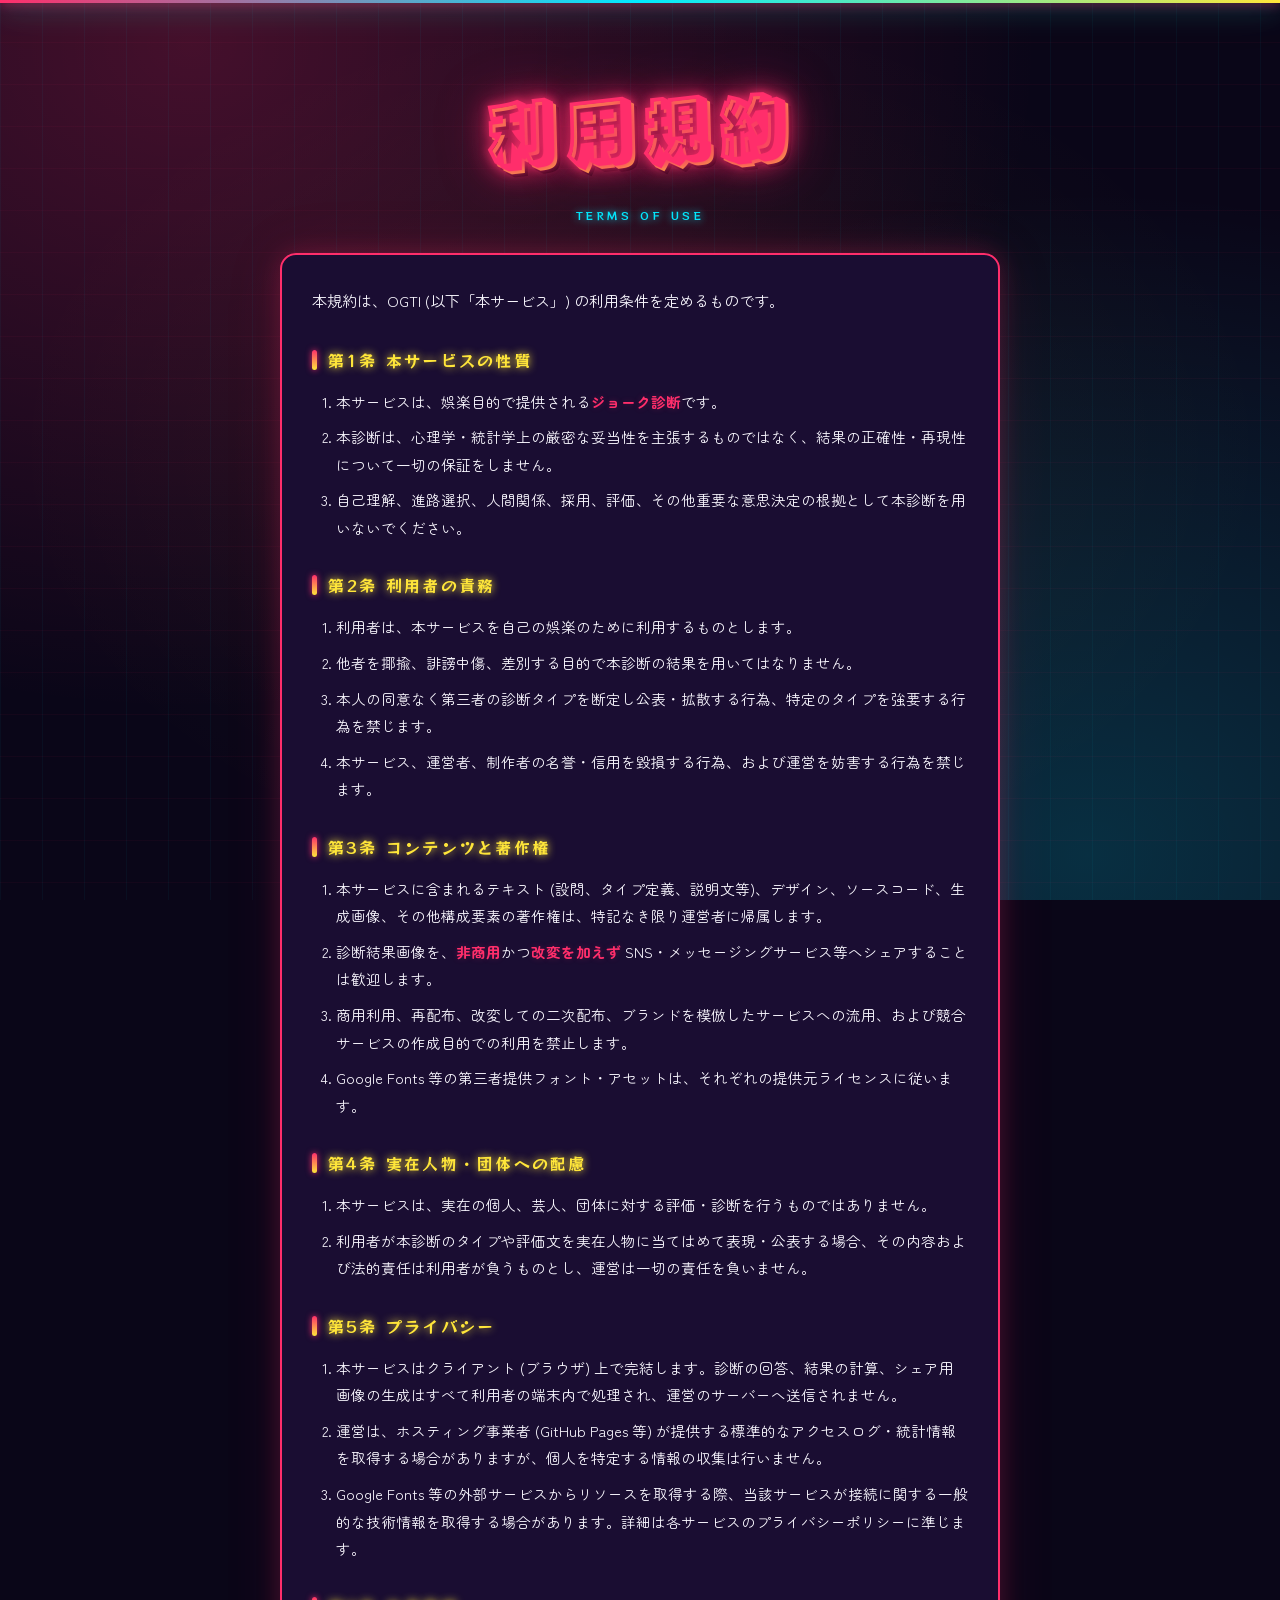
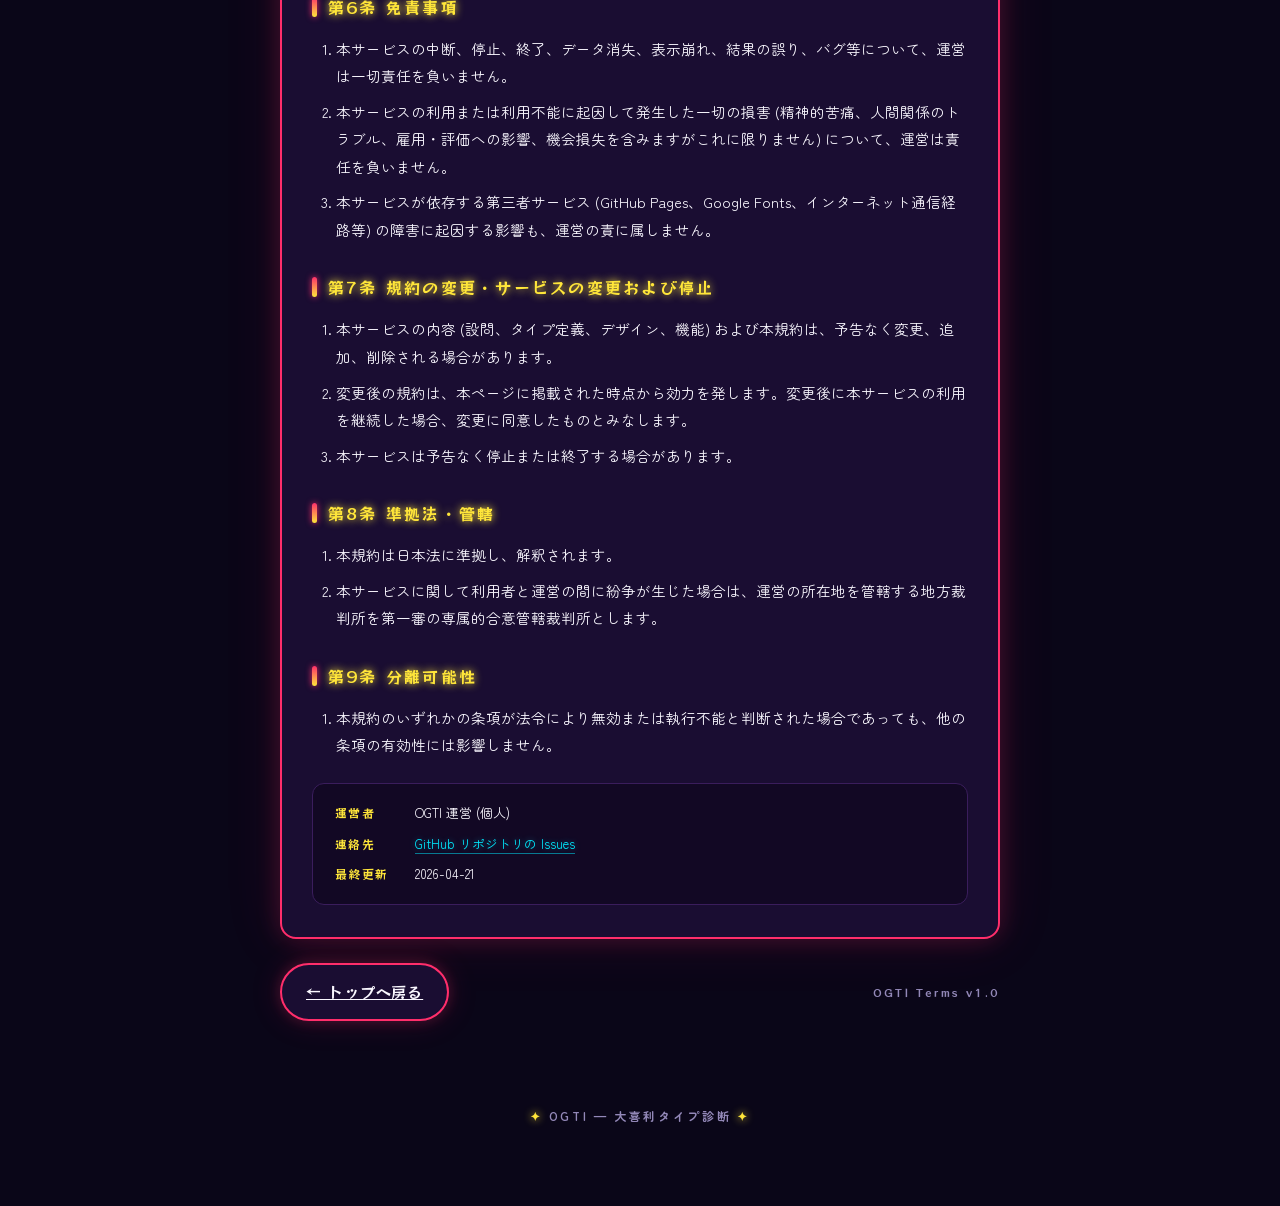
==== commit 79db712e: "フレームワーク化" ====
--- a/terms.html
+++ b/terms.html
@@ -3,8 +3,9 @@
 <head>
   <meta charset="utf-8" />
   <meta name="viewport" content="width=device-width, initial-scale=1" />
-  <title>利用規約 — OGTI</title>
-  <meta name="description" content="OGTI (Oogiri Type Indicator) の利用規約。娯楽目的のジョーク診断であることと、利用にあたっての条件を記します。" />
+  <!-- title / description / 以下の空要素は末尾のインラインスクリプトが config.js から埋める -->
+  <title></title>
+  <meta name="description" content="" />
   <link rel="preconnect" href="https://fonts.googleapis.com" />
   <link rel="preconnect" href="https://fonts.gstatic.com" crossorigin />
   <link href="https://fonts.googleapis.com/css2?family=Noto+Sans+JP:wght@400;500;700;900&family=Rampart+One&family=RocknRoll+One&family=Zen+Maru+Gothic:wght@400;500;700;900&display=swap" rel="stylesheet" />
@@ -19,7 +20,7 @@
 
     <article class="doc-body">
       <p class="doc-intro">
-        本規約は、Oogiri Type Indicator (以下「本サービス」) の利用条件を定めるものです。半分ジョーク・半分本気の診断サービスなので、規約もその塩梅でお読みください。ただし、法的に必要な部分は真面目に書いてありますので、利用にあたっては目を通してください。
+        本規約は、<span id="terms-brand-intro"></span> (以下「本サービス」) の利用条件を定めるものです。
       </p>
 
       <section class="doc-section">
@@ -102,18 +103,37 @@
       </section>
 
       <dl class="doc-meta">
-        <div><dt>運営者</dt><dd>OGTI 運営 (個人)</dd></div>
-        <div><dt>連絡先</dt><dd><a href="https://github.com/carrot-launcher/ogti/issues" target="_blank" rel="noopener noreferrer">GitHub リポジトリの Issues</a></dd></div>
-        <div><dt>最終更新</dt><dd>2026-04-21</dd></div>
+        <div><dt>運営者</dt><dd id="terms-owner"></dd></div>
+        <div><dt>連絡先</dt><dd><a id="terms-contact" href="" target="_blank" rel="noopener noreferrer"></a></dd></div>
+        <div><dt>最終更新</dt><dd id="terms-updated"></dd></div>
       </dl>
     </article>
 
     <div class="doc-footer">
       <a href="./" class="btn">← トップへ戻る</a>
-      <p class="doc-version">OGTI Terms v1.0</p>
+      <p class="doc-version" id="terms-version">Terms v1.0</p>
     </div>
 
-    <footer class="site-foot">OGTI — 大喜利タイプ診断</footer>
+    <footer class="site-foot" id="terms-foot"></footer>
   </main>
+
+  <script type="module">
+    import { config } from './data/config.js';
+    document.title = `利用規約 — ${config.brand.name}`;
+    const desc = document.querySelector('meta[name="description"]');
+    if (desc) desc.content = `${config.brand.name} (${config.brand.fullName}) の利用規約。`;
+    const set = (id, v) => { const el = document.getElementById(id); if (el) el.textContent = v; };
+    set('terms-brand-intro', config.brand.name);
+    set('terms-owner', config.ownership.orgName);
+    set('terms-updated', config.ownership.lastUpdated);
+    set('terms-version', `${config.brand.name} Terms v1.0`);
+    const contact = document.getElementById('terms-contact');
+    if (contact) {
+      contact.href = config.ownership.contactUrl;
+      contact.textContent = config.ownership.contactLabel;
+    }
+    const foot = document.getElementById('terms-foot');
+    if (foot) foot.textContent = `${config.brand.name} — ${config.brand.fullName}`;
+  </script>
 </body>
 </html>
--- a/styles.css
+++ b/styles.css
@@ -17,14 +17,6 @@
   --pop: #ff66b3;
   --pole-left: #ff1a6b;
   --pole-right: #00eaff;
-  --pole-A: var(--pole-left);
-  --pole-U: var(--pole-left);
-  --pole-P: var(--pole-left);
-  --pole-T: var(--pole-left);
-  --pole-E: var(--pole-right);
-  --pole-R: var(--pole-right);
-  --pole-I: var(--pole-right);
-  --pole-D: var(--pole-right);
   --radius: 16px;
   --radius-lg: 24px;
   --display: 'Rampart One', 'Noto Sans JP', sans-serif;
@@ -241,7 +233,7 @@
   font-size: 14px;
   position: relative;
 }
-.axes-intro li > span[data-pole] {
+.axes-intro li > span[data-side] {
   display: grid;
   grid-template-columns: 1fr 1fr;
   align-items: center;
@@ -262,18 +254,12 @@
   white-space: nowrap;
   text-shadow: 0 0 10px color-mix(in srgb, var(--pole-color) 60%, transparent);
 }
-.axes-intro li > span[data-pole] .pole-name {
+.axes-intro li > span[data-side="left"]  { --pole-color: var(--pole-left); }
+.axes-intro li > span[data-side="right"] { --pole-color: var(--pole-right); }
+.axes-intro li > span[data-side] .pole-name {
   justify-self: start;
 }
-.axes-intro li > span[data-pole="A"] { --pole-color: var(--pole-A); }
-.axes-intro li > span[data-pole="E"] { --pole-color: var(--pole-E); }
-.axes-intro li > span[data-pole="U"] { --pole-color: var(--pole-U); }
-.axes-intro li > span[data-pole="R"] { --pole-color: var(--pole-R); }
-.axes-intro li > span[data-pole="P"] { --pole-color: var(--pole-P); }
-.axes-intro li > span[data-pole="I"] { --pole-color: var(--pole-I); }
-.axes-intro li > span[data-pole="T"] { --pole-color: var(--pole-T); }
-.axes-intro li > span[data-pole="D"] { --pole-color: var(--pole-D); }
-.axes-intro li > span[data-pole] small {
+.axes-intro li > span[data-side] small {
   color: var(--pole-color);
   opacity: 0.95;
   justify-self: end;
@@ -605,13 +591,13 @@
   border: 2px solid var(--muted);
   transition: background 0.15s ease, border-color 0.15s ease, box-shadow 0.15s ease;
 }
-.likert-btn[data-value="-1.9"] .likert-dot,
-.likert-btn[data-value="1.9"] .likert-dot {
+.likert-btn[data-value="-5"] .likert-dot,
+.likert-btn[data-value="5"] .likert-dot {
   width: 16px;
   height: 16px;
 }
-.likert-btn[data-value="-2.9"] .likert-dot,
-.likert-btn[data-value="2.9"] .likert-dot {
+.likert-btn[data-value="-7"] .likert-dot,
+.likert-btn[data-value="7"] .likert-dot {
   width: 20px;
   height: 20px;
 }
@@ -638,12 +624,12 @@
 .likert-btn { --selection-color: var(--accent); --selection-alpha: 100%; }
 .likert-btn.likert-a { --selection-color: var(--pole-left); }
 .likert-btn.likert-b { --selection-color: var(--pole-right); }
-.likert-btn[data-value="-0.9"],
-.likert-btn[data-value="0.9"]  { --selection-alpha: 55%; }
-.likert-btn[data-value="-1.9"],
-.likert-btn[data-value="1.9"]  { --selection-alpha: 78%; }
-.likert-btn[data-value="-2.9"],
-.likert-btn[data-value="2.9"]  { --selection-alpha: 100%; }
+.likert-btn[data-value="-3"],
+.likert-btn[data-value="3"]  { --selection-alpha: 55%; }
+.likert-btn[data-value="-5"],
+.likert-btn[data-value="5"]  { --selection-alpha: 78%; }
+.likert-btn[data-value="-7"],
+.likert-btn[data-value="7"]  { --selection-alpha: 100%; }
 
 .likert-btn.selected {
   background: color-mix(in srgb, var(--selection-color) var(--selection-alpha), var(--panel));
@@ -686,11 +672,6 @@
   position: relative;
   overflow: hidden;
 }
-.result-card[data-group="AU"] { --group-color: #ff2e8c; --group-color-deep: #c01860; }
-.result-card[data-group="AR"] { --group-color: #ff7a1a; --group-color-deep: #c95200; }
-.result-card[data-group="EU"] { --group-color: #a44dff; --group-color-deep: #6a1fb8; }
-.result-card[data-group="ER"] { --group-color: #00c8ff; --group-color-deep: #008fb8; }
-
 .type-watermark {
   position: absolute;
   top: 50%;
@@ -869,14 +850,8 @@
   color: var(--gold);
   text-shadow: 0 0 10px var(--gold), 0 0 22px rgba(255, 230, 58, 0.35);
 }
-.axis-row[data-winner="A"] { --pole-color: var(--pole-A); }
-.axis-row[data-winner="E"] { --pole-color: var(--pole-E); }
-.axis-row[data-winner="U"] { --pole-color: var(--pole-U); }
-.axis-row[data-winner="R"] { --pole-color: var(--pole-R); }
-.axis-row[data-winner="P"] { --pole-color: var(--pole-P); }
-.axis-row[data-winner="I"] { --pole-color: var(--pole-I); }
-.axis-row[data-winner="T"] { --pole-color: var(--pole-T); }
-.axis-row[data-winner="D"] { --pole-color: var(--pole-D); }
+.axis-row[data-winner-side="left"]  { --pole-color: var(--pole-left); }
+.axis-row[data-winner-side="right"] { --pole-color: var(--pole-right); }
 .axis-labels {
   display: grid;
   grid-template-columns: minmax(0, 1fr) auto minmax(0, 1fr);
